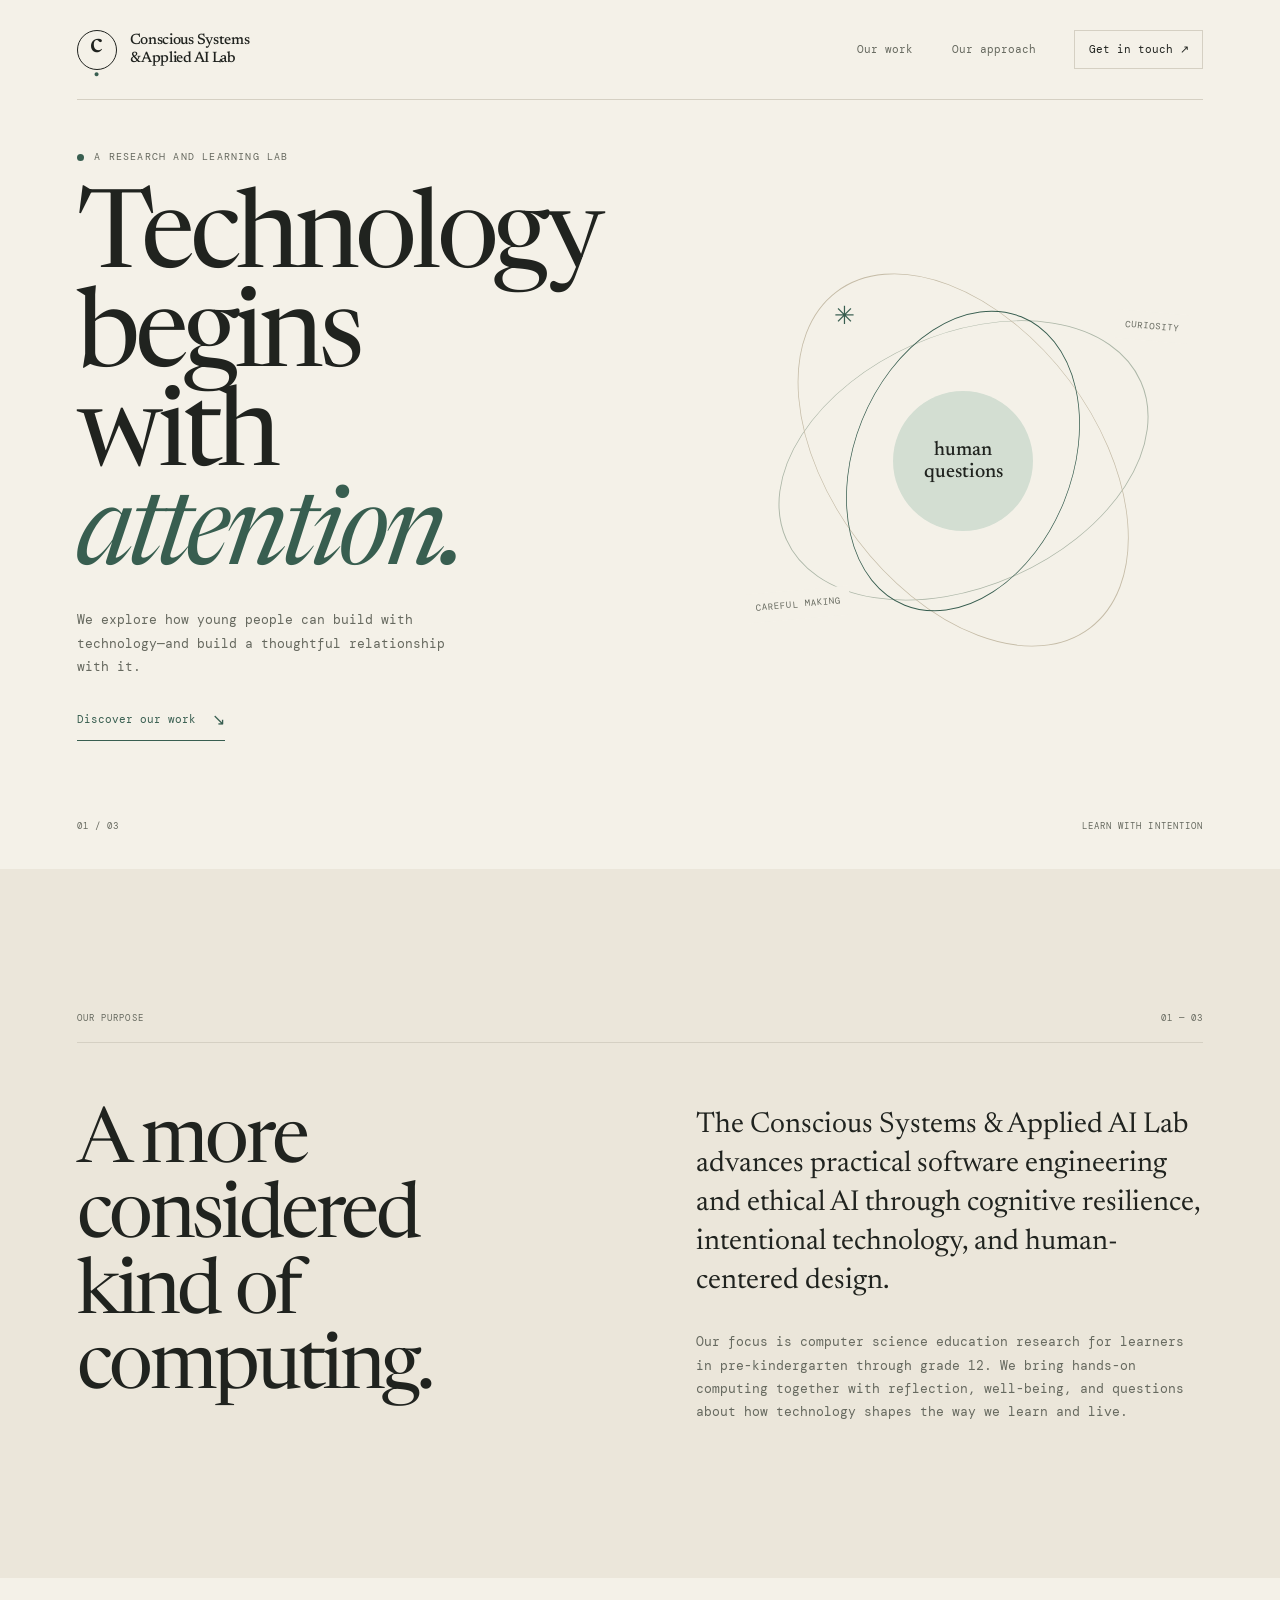
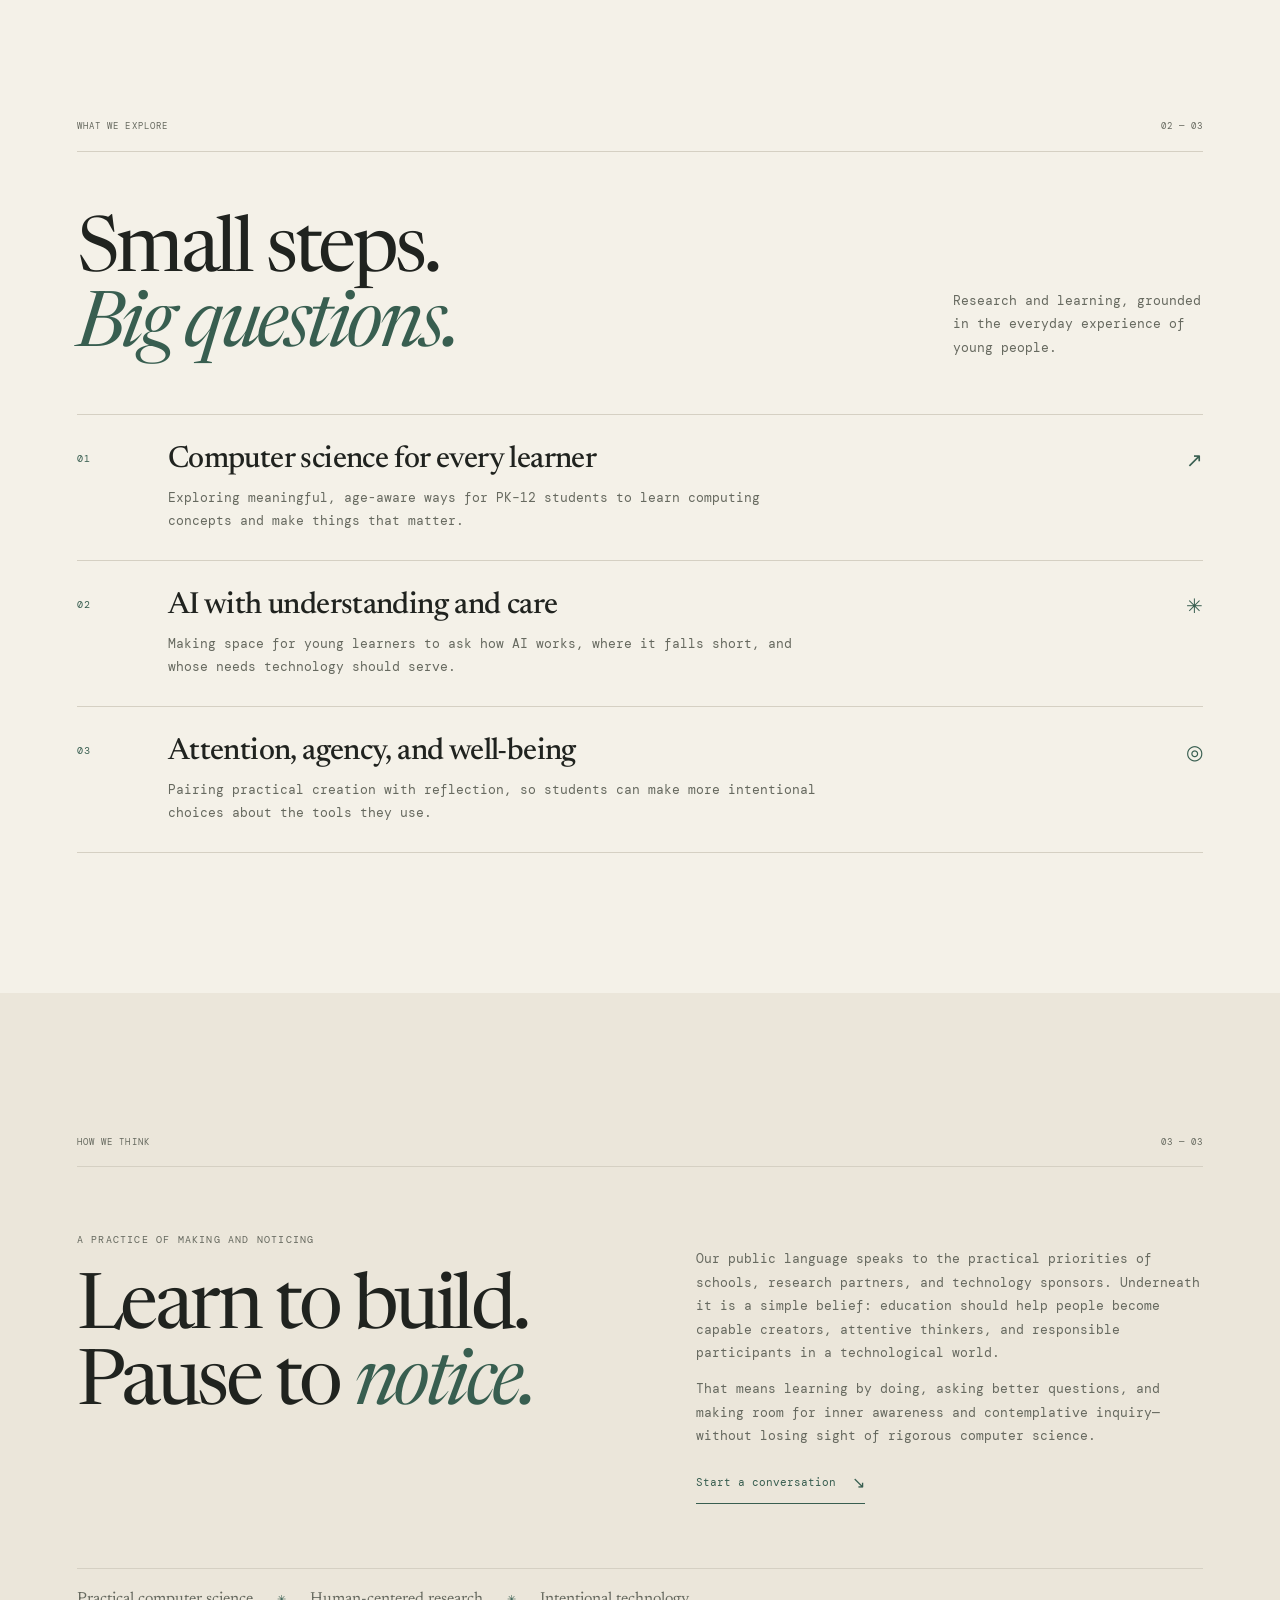
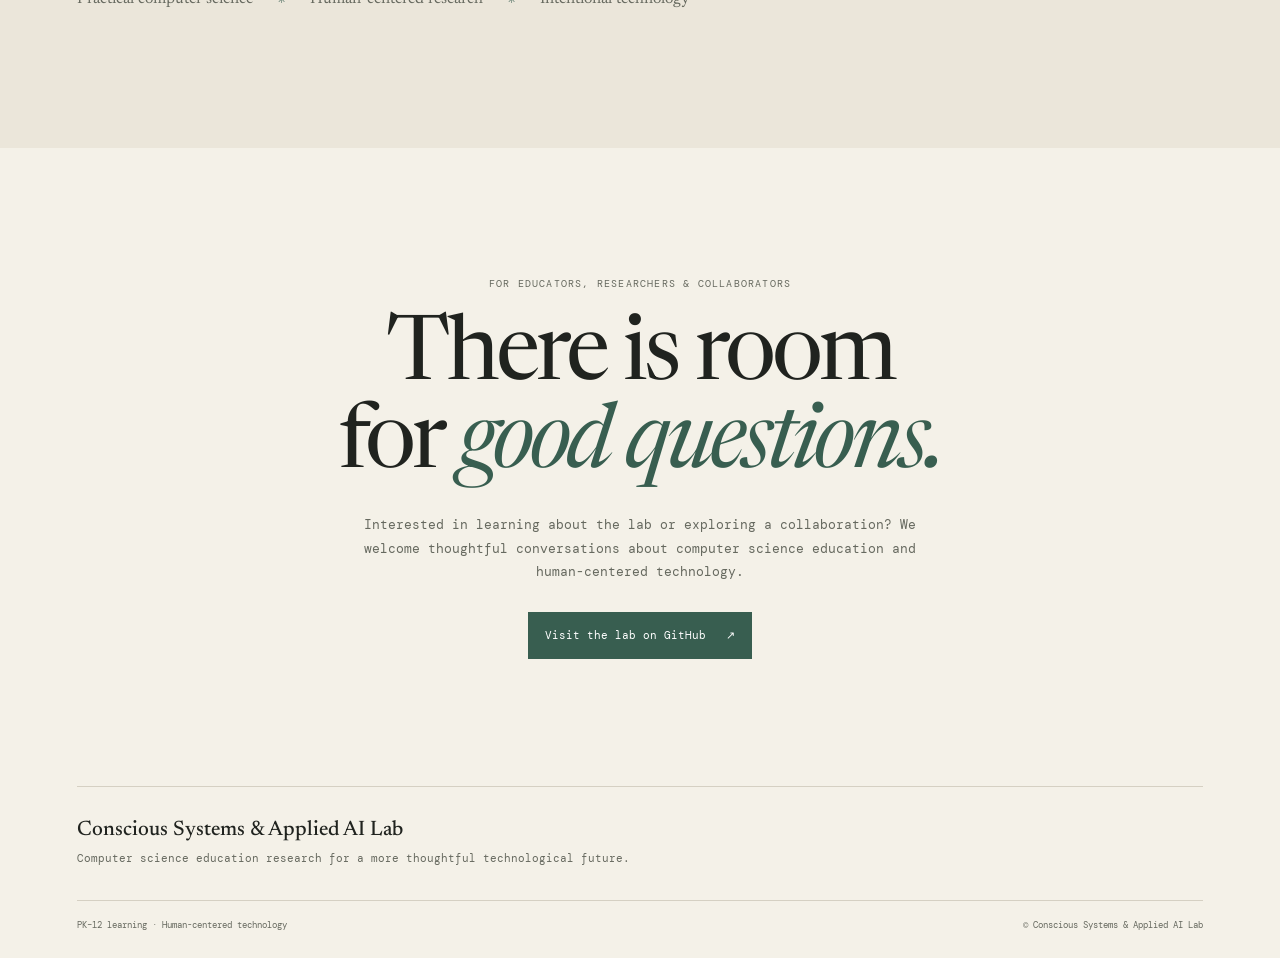
==== index.html @ 791b1b40 "Build the Conscious Systems & Applied AI Lab website" ====
<!doctype html>
<html lang="en">
  <head>
    <meta charset="utf-8" />
    <meta name="viewport" content="width=device-width, initial-scale=1" />
    <meta name="theme-color" content="#f4f1e8" />
    <meta name="description" content="The Conscious Systems & Applied AI Lab explores human-centered computer science education for PK–12 learners through cognitive resilience, intentional technology, and thoughtful design." />
    <title>Conscious Systems &amp; Applied AI Lab</title>
    <link rel="preconnect" href="https://fonts.googleapis.com" />
    <link rel="preconnect" href="https://fonts.gstatic.com" crossorigin />
    <link href="https://fonts.googleapis.com/css2?family=DM+Mono:wght@400;500&family=Newsreader:opsz,wght@6..72,400;6..72,500;6..72,600&display=swap" rel="stylesheet" />
    <link rel="stylesheet" href="./css/styles.css" />
    <script src="./js/main.js" defer></script>
  </head>
  <body>
    <a class="skip-link" href="#main">Skip to content</a>
    <div data-include="./components/header.html" aria-label="Site header"></div>

    <main id="main">
      <section class="hero page-shell" aria-labelledby="hero-title">
        <div class="hero-copy">
          <p class="eyebrow"><span class="status-dot" aria-hidden="true"></span> A research and learning lab</p>
          <h1 id="hero-title">Technology begins<br />with <em>attention.</em></h1>
          <p class="hero-lede">We explore how young people can build with technology—and build a thoughtful relationship with it.</p>
          <a class="text-link" href="#work">Discover our work <span aria-hidden="true">↘</span></a>
        </div>
        <div class="hero-art" role="img" aria-label="An abstract, hand-drawn orbit representing a meeting of people, ideas, and technology">
          <span class="orbit orbit-one"></span>
          <span class="orbit orbit-two"></span>
          <span class="orbit orbit-three"></span>
          <span class="orbit-core"><span>human<br />questions</span></span>
          <span class="orbit-label label-top">curiosity</span>
          <span class="orbit-label label-bottom">careful making</span>
          <span class="orbit-star" aria-hidden="true">✳</span>
        </div>
        <div class="hero-note"><span>01 / 03</span><span>Learn with intention</span></div>
      </section>

      <section class="intro section-pad" aria-labelledby="intro-title">
        <div class="section-index"><span>OUR PURPOSE</span><span>01 — 03</span></div>
        <div class="intro-grid">
          <h2 id="intro-title">A more considered<br />kind of computing.</h2>
          <div class="intro-text">
            <p class="large-copy">The Conscious Systems &amp; Applied AI Lab advances practical software engineering and ethical AI through cognitive resilience, intentional technology, and human-centered design.</p>
            <p>Our focus is computer science education research for learners in pre-kindergarten through grade 12. We bring hands-on computing together with reflection, well-being, and questions about how technology shapes the way we learn and live.</p>
          </div>
        </div>
      </section>

      <section class="work section-pad" id="work" aria-labelledby="work-title">
        <div class="section-index"><span>WHAT WE EXPLORE</span><span>02 — 03</span></div>
        <div class="work-heading">
          <h2 id="work-title">Small steps.<br /><em>Big questions.</em></h2>
          <p>Research and learning, grounded in the everyday experience of young people.</p>
        </div>
        <div class="work-list">
          <article class="work-item">
            <span class="work-number">01</span>
            <div><h3>Computer science for every learner</h3><p>Exploring meaningful, age-aware ways for PK–12 students to learn computing concepts and make things that matter.</p></div>
            <span class="work-mark" aria-hidden="true">↗</span>
          </article>
          <article class="work-item">
            <span class="work-number">02</span>
            <div><h3>AI with understanding and care</h3><p>Making space for young learners to ask how AI works, where it falls short, and whose needs technology should serve.</p></div>
            <span class="work-mark" aria-hidden="true">✳</span>
          </article>
          <article class="work-item">
            <span class="work-number">03</span>
            <div><h3>Attention, agency, and well-being</h3><p>Pairing practical creation with reflection, so students can make more intentional choices about the tools they use.</p></div>
            <span class="work-mark" aria-hidden="true">◎</span>
          </article>
        </div>
      </section>

      <section class="approach section-pad" id="approach" aria-labelledby="approach-title">
        <div class="section-index"><span>HOW WE THINK</span><span>03 — 03</span></div>
        <div class="approach-grid">
          <div>
            <p class="eyebrow">A practice of making and noticing</p>
            <h2 id="approach-title">Learn to build.<br />Pause to <em>notice.</em></h2>
          </div>
          <div class="approach-copy">
            <p>Our public language speaks to the practical priorities of schools, research partners, and technology sponsors. Underneath it is a simple belief: education should help people become capable creators, attentive thinkers, and responsible participants in a technological world.</p>
            <p>That means learning by doing, asking better questions, and making room for inner awareness and contemplative inquiry—without losing sight of rigorous computer science.</p>
            <a class="text-link" href="#contact">Start a conversation <span aria-hidden="true">↘</span></a>
          </div>
        </div>
        <div class="principles" aria-label="Lab principles">
          <span>Practical computer science</span><span aria-hidden="true">✳</span>
          <span>Human-centered research</span><span aria-hidden="true">✳</span>
          <span>Intentional technology</span>
        </div>
      </section>

      <section class="contact section-pad" id="contact" aria-labelledby="contact-title">
        <p class="eyebrow">For educators, researchers &amp; collaborators</p>
        <h2 id="contact-title">There is room<br />for <em>good questions.</em></h2>
        <p>Interested in learning about the lab or exploring a collaboration? We welcome thoughtful conversations about computer science education and human-centered technology.</p>
        <a class="button-link" href="https://github.com/ajayyadavmit/Lab">Visit the lab on GitHub <span aria-hidden="true">↗</span></a>
      </section>
    </main>

    <div data-include="./components/footer.html" aria-label="Site footer"></div>
  </body>
</html>
---- css/styles.css ----
/* Design tokens: edit these variables to customize the site's visual system. */
:root {
  color-scheme: light;
  --color-paper: #f4f1e8;
  --color-paper-deep: #ebe6da;
  --color-ink: #20231f;
  --color-muted: #66695f;
  --color-accent: #385e50;
  --color-accent-light: #d3ded2;
  --color-line: #d5d0c3;
  --font-display: "Newsreader", Georgia, serif;
  --font-body: "DM Mono", "Courier New", monospace;
  --page-width: 1180px;
  --page-gutter: clamp(1.25rem, 6vw, 5.5rem);
  --space-section: clamp(5rem, 11vw, 9.5rem);
}

*, *::before, *::after { box-sizing: border-box; }
html { scroll-behavior: smooth; scroll-padding-top: 2rem; }
body { margin: 0; background: var(--color-paper); color: var(--color-ink); font-family: var(--font-body); font-size: 13px; line-height: 1.8; -webkit-font-smoothing: antialiased; }
a { color: inherit; }
.page-shell { width: min(100% - var(--page-gutter) * 2, var(--page-width)); margin-inline: auto; }
.section-pad { padding: var(--space-section) max(var(--page-gutter), calc((100vw - var(--page-width)) / 2)); }
.skip-link { position: absolute; top: -4rem; left: 1rem; z-index: 20; padding: .7rem 1rem; background: var(--color-ink); color: white; }
.skip-link:focus { top: 1rem; }

.site-header { min-height: 100px; display: flex; align-items: center; justify-content: space-between; gap: 2rem; border-bottom: 1px solid var(--color-line); }
.brand { display: inline-flex; gap: .8rem; align-items: center; text-decoration: none; }
.brand-symbol { display: grid; width: 40px; height: 40px; place-items: center; border: 1px solid var(--color-ink); border-radius: 50%; font: 500 29px/1 var(--font-display); }
.brand-symbol span { color: var(--color-accent); }
.brand-name { font: 500 15px/1.2 var(--font-display); letter-spacing: -.02em; }
.site-nav { display: flex; gap: clamp(1rem, 3vw, 2.7rem); align-items: center; }
.site-nav a { text-decoration: none; color: var(--color-muted); font-size: 11px; }
.site-nav a:hover, .site-nav a:focus-visible { color: var(--color-accent); }
.site-nav .nav-contact { padding: .55rem .85rem; border: 1px solid var(--color-line); color: var(--color-ink); }

.hero { min-height: 620px; display: grid; grid-template-columns: 1.05fr .95fr; align-items: center; position: relative; padding-top: 3rem; padding-bottom: 6rem; }
.hero-copy { position: relative; z-index: 1; padding-bottom: 2rem; }
.eyebrow, .section-index, .hero-note, .work-number, .orbit-label { font-size: 10px; letter-spacing: .12em; text-transform: uppercase; }
.eyebrow { display: flex; align-items: center; gap: .65rem; color: var(--color-muted); }
.status-dot { width: 7px; height: 7px; border-radius: 50%; background: var(--color-accent); }
h1, h2, h3, p { margin-top: 0; }
h1, h2 { font-family: var(--font-display); font-weight: 400; letter-spacing: -.045em; }
h1 { margin: 1.6rem 0 1.3rem; font-size: clamp(4rem, 8.5vw, 7.7rem); line-height: .91; }
h1 em, h2 em { color: var(--color-accent); font-weight: 400; }
.hero-lede { max-width: 390px; margin-bottom: 1.7rem; color: var(--color-muted); font-size: 13px; }
.text-link { display: inline-flex; gap: 1rem; align-items: center; padding-bottom: .35rem; border-bottom: 1px solid var(--color-accent); color: var(--color-accent); text-decoration: none; font-size: 11px; }
.text-link span { font-size: 16px; transition: transform .2s ease; }
.text-link:hover span { transform: translate(3px, 3px); }
.hero-art { position: relative; width: min(100%, 480px); aspect-ratio: 1; justify-self: end; display: grid; place-items: center; }
.orbit { position: absolute; display: block; border: 1px solid #aeb8a9; border-radius: 50%; }
.orbit-one { width: 81%; height: 81%; transform: rotate(-24deg) scaleY(.65); }
.orbit-two { width: 88%; height: 88%; transform: rotate(53deg) scaleY(.63); border-color: #c6bda8; }
.orbit-three { width: 65%; height: 65%; transform: rotate(112deg) scaleY(.7); border-color: var(--color-accent); }
.orbit-core { z-index: 1; display: grid; width: 140px; height: 140px; place-items: center; border-radius: 50%; background: var(--color-accent-light); text-align: center; font: 500 20px/1.1 var(--font-display); }
.orbit-label { position: absolute; z-index: 2; padding: .4rem .55rem; background: var(--color-paper); color: var(--color-muted); font-size: 9px; }
.label-top { top: 19%; right: 3%; transform: rotate(5deg); }
.label-bottom { bottom: 17%; left: 5%; transform: rotate(-5deg); }
.orbit-star { position: absolute; top: 15%; left: 23%; color: var(--color-accent); font-size: 25px; }
.hero-note { position: absolute; right: 0; bottom: 2.2rem; left: 0; display: flex; justify-content: space-between; color: var(--color-muted); font-size: 9px; }

.intro { background: var(--color-paper-deep); }
.section-index { display: flex; justify-content: space-between; padding-bottom: 1rem; border-bottom: 1px solid var(--color-line); color: var(--color-muted); font-size: 9px; }
.intro-grid { display: grid; grid-template-columns: 1fr 1fr; gap: 10%; padding-top: 4rem; }
h2 { margin-bottom: 1.5rem; font-size: clamp(3rem, 6vw, 5.5rem); line-height: .98; }
.intro-grid h2 { margin: 0; }
.intro-text { max-width: 510px; }
.intro-text p, .approach-copy p { color: var(--color-muted); }
.intro-text .large-copy { color: var(--color-ink); font: 400 clamp(1.35rem, 2.3vw, 1.8rem)/1.35 var(--font-display); }

.work-heading { display: flex; justify-content: space-between; align-items: end; gap: 2rem; padding: 4rem 0 3rem; }
.work-heading h2 { margin: 0; }
.work-heading > p { max-width: 250px; margin: 0 0 .45rem; color: var(--color-muted); }
.work-list { border-top: 1px solid var(--color-line); }
.work-item { display: grid; grid-template-columns: 75px 1fr 35px; gap: 1rem; align-items: start; padding: 1.7rem 0; border-bottom: 1px solid var(--color-line); }
.work-number { padding-top: .5rem; color: var(--color-accent); }
.work-item h3 { margin-bottom: .45rem; font: 500 clamp(1.35rem, 2.4vw, 1.9rem)/1.2 var(--font-display); letter-spacing: -.02em; }
.work-item p { max-width: 650px; margin-bottom: 0; color: var(--color-muted); }
.work-mark { justify-self: end; color: var(--color-accent); font-size: 20px; }

.approach { background: var(--color-paper-deep); }
.approach-grid { display: grid; grid-template-columns: 1fr 1fr; gap: 10%; padding: 4rem 0; }
.approach-grid h2 { margin-top: 1.5rem; }
.approach-copy { max-width: 520px; padding-top: 1rem; }
.approach-copy .text-link { margin-top: .5rem; }
.principles { display: flex; flex-wrap: wrap; align-items: center; gap: 1rem 1.5rem; padding-top: 1.4rem; border-top: 1px solid var(--color-line); color: var(--color-muted); font: 400 16px var(--font-display); }
.principles span:nth-child(even) { color: var(--color-accent); font-family: var(--font-body); font-size: 11px; }

.contact { padding-top: calc(var(--space-section) * .9); padding-bottom: calc(var(--space-section) * .9); text-align: center; }
.contact .eyebrow { justify-content: center; }
.contact h2 { margin: 1.4rem 0; font-size: clamp(3.5rem, 7vw, 6.5rem); }
.contact > p:not(.eyebrow) { max-width: 570px; margin: 0 auto 1.8rem; color: var(--color-muted); }
.button-link { display: inline-flex; gap: 1.2rem; align-items: center; padding: .85rem 1.1rem; background: var(--color-accent); color: white; text-decoration: none; font-size: 11px; }
.button-link:hover, .button-link:focus-visible { background: var(--color-ink); }

.site-footer { padding-top: 2rem; padding-bottom: 1.5rem; border-top: 1px solid var(--color-line); }
.footer-brand { font: 500 21px var(--font-display); text-decoration: none; }
.site-footer > p { margin: .4rem 0 2rem; color: var(--color-muted); font-size: 11px; }
.footer-bottom { display: flex; justify-content: space-between; gap: 1rem; padding-top: 1rem; border-top: 1px solid var(--color-line); color: var(--color-muted); font-size: 9px; }
:focus-visible { outline: 2px solid var(--color-accent); outline-offset: 4px; }

@media (max-width: 700px) {
  :root { --page-gutter: 1.25rem; --space-section: 5rem; }
  .site-header { min-height: 82px; align-items: center; }
  .brand-symbol { width: 34px; height: 34px; font-size: 25px; }
  .brand-name { font-size: 13px; }
  .site-nav { gap: .8rem; }
  .site-nav a { font-size: 9px; }
  .site-nav .nav-contact { padding: .4rem .5rem; }
  .hero { min-height: auto; grid-template-columns: 1fr; padding-top: 5rem; padding-bottom: 5rem; }
  h1 { font-size: clamp(4rem, 16vw, 6rem); }
  .hero-art { width: min(100%, 390px); justify-self: center; margin-top: 1rem; }
  .hero-note { bottom: 1.5rem; }
  .intro-grid, .approach-grid { grid-template-columns: 1fr; gap: 2rem; padding-top: 3rem; }
  .intro-grid h2 { margin-bottom: 0; }
  .work-heading { align-items: start; flex-direction: column; padding: 3rem 0 2rem; }
  .work-item { grid-template-columns: 38px 1fr 22px; gap: .6rem; }
  .approach-grid h2 { margin-bottom: 0; }
  .approach-copy { padding-top: 0; }
}
@media (max-width: 420px) {
  .site-header { align-items: flex-start; flex-direction: column; gap: .8rem; padding-top: 1rem; padding-bottom: .8rem; }
  .site-nav { width: 100%; justify-content: space-between; }
  .footer-bottom { flex-direction: column; gap: .35rem; }
}
@media (prefers-reduced-motion: reduce) {
  *, *::before, *::after { scroll-behavior: auto !important; transition-duration: .01ms !important; animation-duration: .01ms !important; animation-iteration-count: 1 !important; }
}
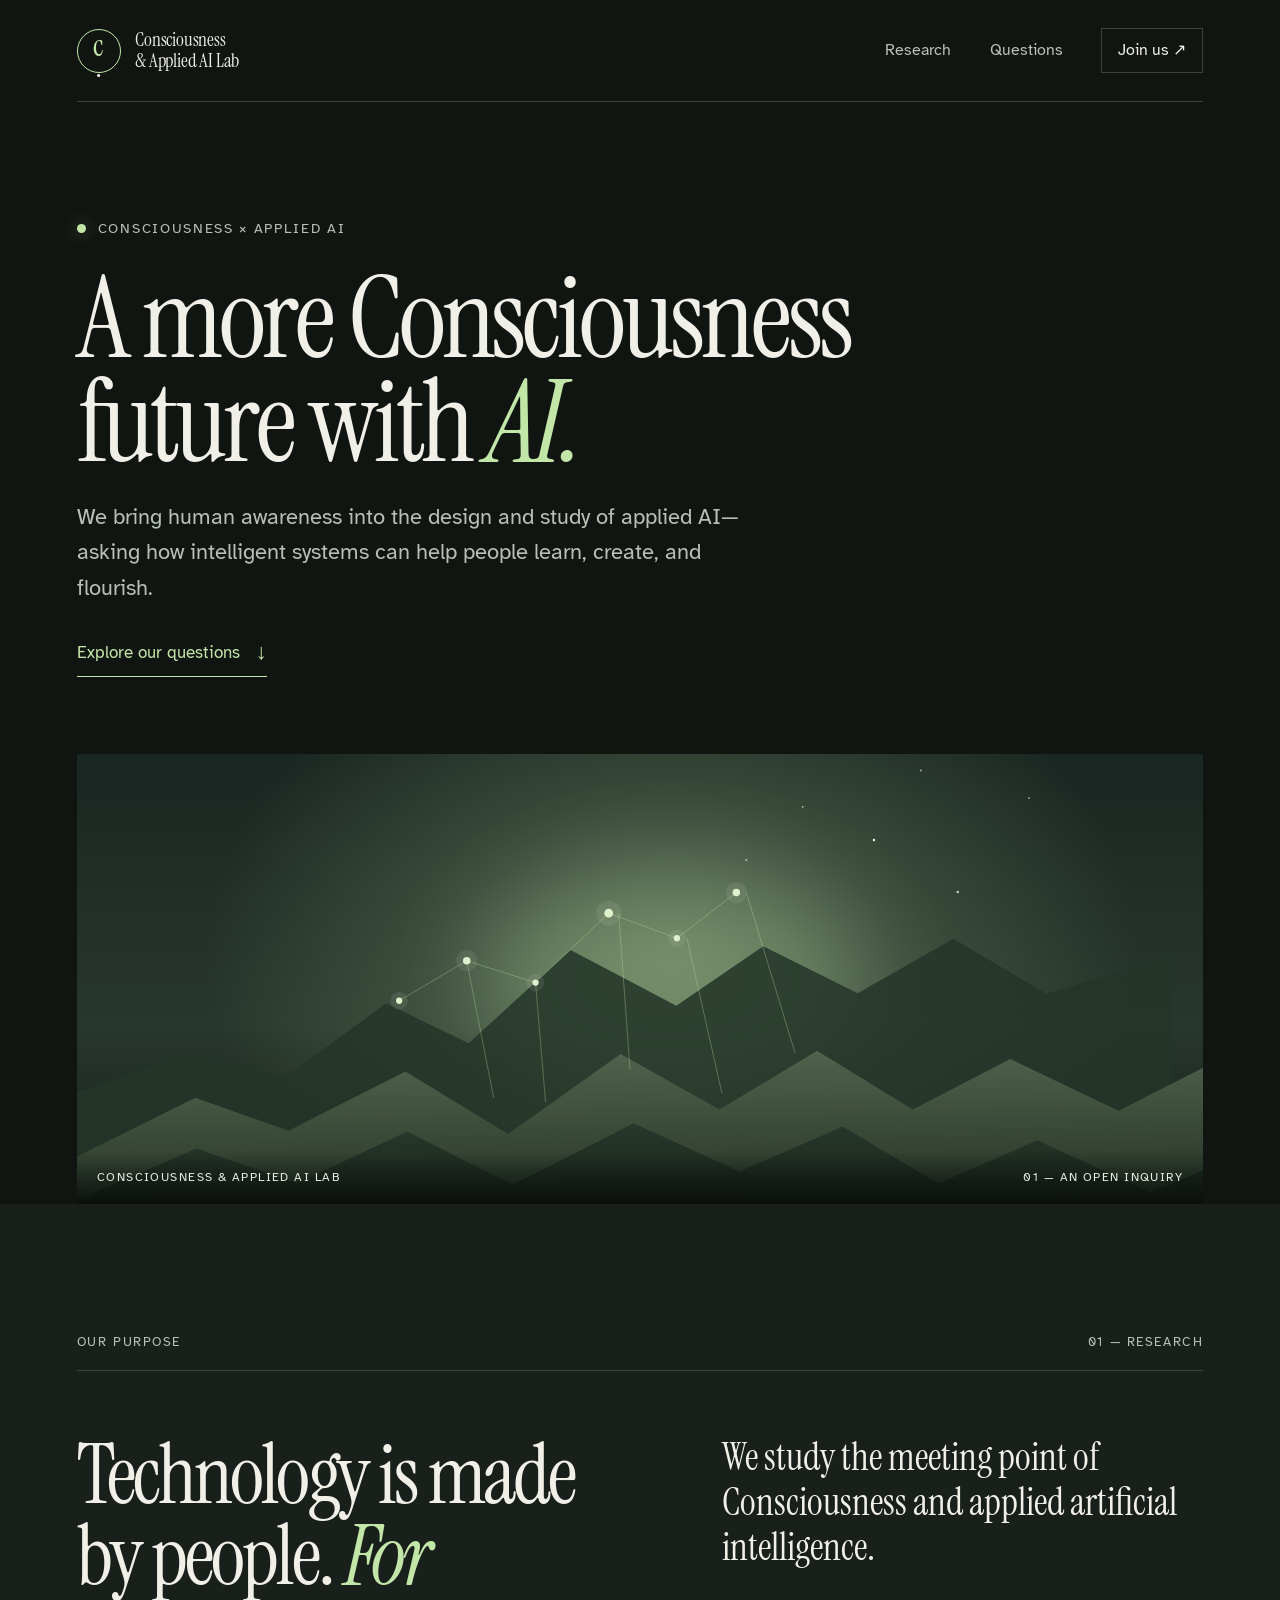
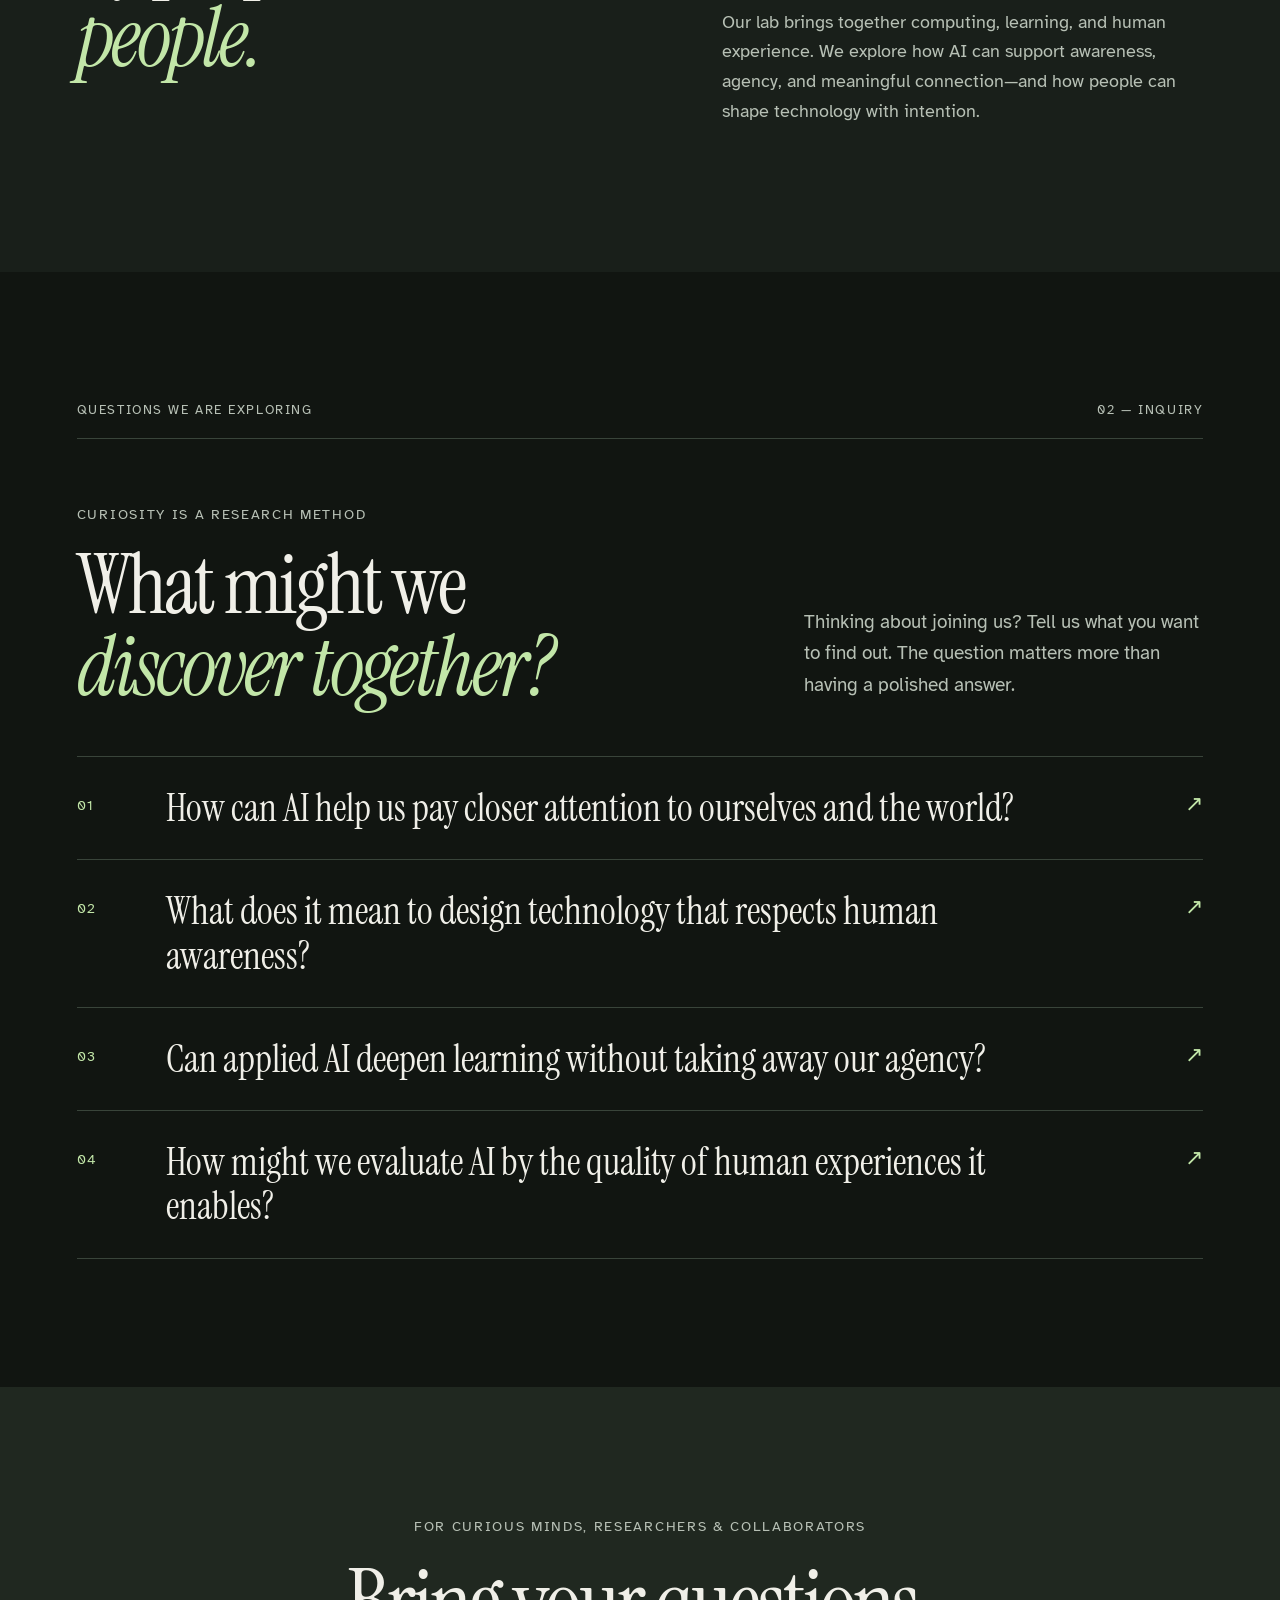
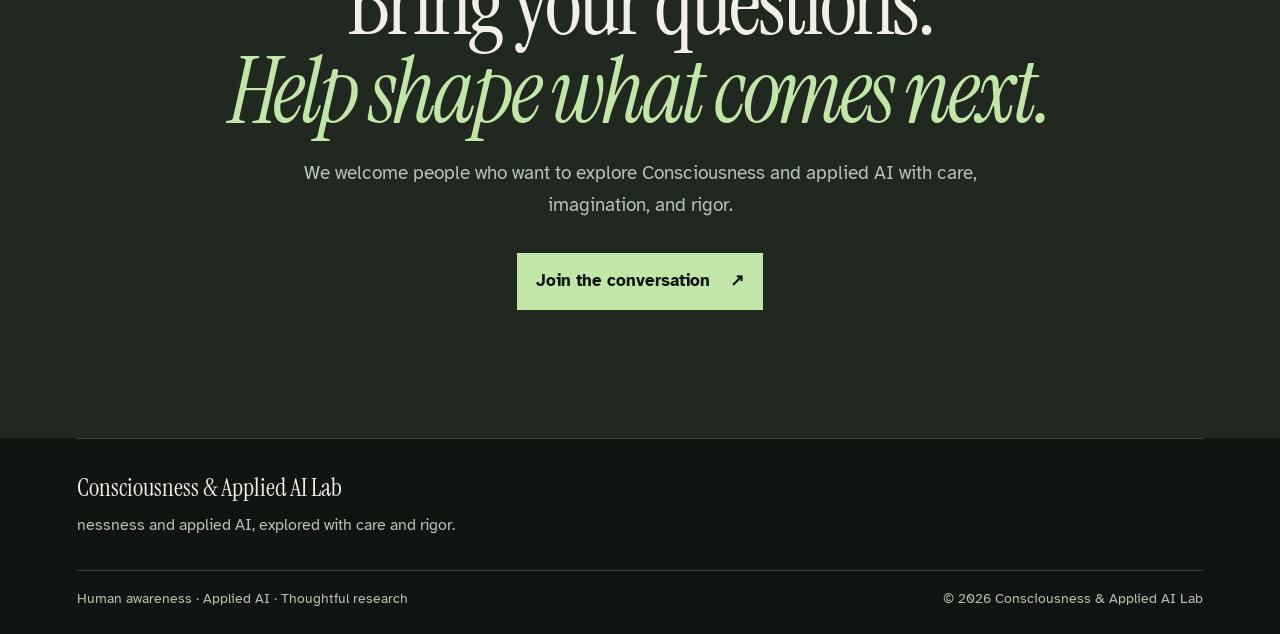
==== commit b49e9890: "updated" ====
--- a/index.html
+++ b/index.html
@@ -3,12 +3,12 @@
   <head>
     <meta charset="utf-8" />
     <meta name="viewport" content="width=device-width, initial-scale=1" />
-    <meta name="theme-color" content="#f4f1e8" />
-    <meta name="description" content="The Conscious Systems & Applied AI Lab explores human-centered computer science education for PK–12 learners through cognitive resilience, intentional technology, and thoughtful design." />
-    <title>Conscious Systems &amp; Applied AI Lab</title>
+    <meta name="theme-color" content="#111511" />
+    <meta name="description" content="The Consciousness & Applied AI Lab asks how AI can support human awareness, learning, and flourishing." />
+    <title>Consciousness  &amp; Applied AI Lab</title>
     <link rel="preconnect" href="https://fonts.googleapis.com" />
     <link rel="preconnect" href="https://fonts.gstatic.com" crossorigin />
-    <link href="https://fonts.googleapis.com/css2?family=DM+Mono:wght@400;500&family=Newsreader:opsz,wght@6..72,400;6..72,500;6..72,600&display=swap" rel="stylesheet" />
+    <link href="https://fonts.googleapis.com/css2?family=Atkinson+Hyperlegible:wght@400;700&family=Instrument+Serif:ital@0;1&display=swap" rel="stylesheet" />
     <link rel="stylesheet" href="./css/styles.css" />
     <script src="./js/main.js" defer></script>
   </head>
@@ -19,84 +19,66 @@
     <main id="main">
       <section class="hero page-shell" aria-labelledby="hero-title">
         <div class="hero-copy">
-          <p class="eyebrow"><span class="status-dot" aria-hidden="true"></span> A research and learning lab</p>
-          <h1 id="hero-title">Technology begins<br />with <em>attention.</em></h1>
-          <p class="hero-lede">We explore how young people can build with technology—and build a thoughtful relationship with it.</p>
-          <a class="text-link" href="#work">Discover our work <span aria-hidden="true">↘</span></a>
+          <p class="eyebrow"><span class="status-dot" aria-hidden="true"></span> Consciousness × Applied AI</p>
+          <h1 id="hero-title">A more Consciousness<br />future with <em>AI.</em></h1>
+          <p class="hero-lede">We bring human awareness into the design and study of applied AI—asking how intelligent systems can help people learn, create, and flourish.</p>
+          <a class="text-link" href="#questions">Explore our questions <span aria-hidden="true">↓</span></a>
         </div>
-        <div class="hero-art" role="img" aria-label="An abstract, hand-drawn orbit representing a meeting of people, ideas, and technology">
-          <span class="orbit orbit-one"></span>
-          <span class="orbit orbit-two"></span>
-          <span class="orbit orbit-three"></span>
-          <span class="orbit-core"><span>human<br />questions</span></span>
-          <span class="orbit-label label-top">curiosity</span>
-          <span class="orbit-label label-bottom">careful making</span>
-          <span class="orbit-star" aria-hidden="true">✳</span>
-        </div>
-        <div class="hero-note"><span>01 / 03</span><span>Learn with intention</span></div>
+        <figure class="hero-image">
+          <img src="./images/hero-landscape.svg" alt="An abstract landscape of light and connected points, suggesting human awareness meeting applied AI" />
+          <figcaption><span>Consciousness  &amp; APPLIED AI LAB</span><span>01 — AN OPEN INQUIRY</span></figcaption>
+        </figure>
       </section>
 
-      <section class="intro section-pad" aria-labelledby="intro-title">
-        <div class="section-index"><span>OUR PURPOSE</span><span>01 — 03</span></div>
+      <section class="intro section-pad" id="research" aria-labelledby="intro-title">
+        <div class="section-index"><span>OUR PURPOSE</span><span>01 — RESEARCH</span></div>
         <div class="intro-grid">
-          <h2 id="intro-title">A more considered<br />kind of computing.</h2>
+          <h2 id="intro-title">Technology is made<br />by people. <em>For people.</em></h2>
           <div class="intro-text">
-            <p class="large-copy">The Conscious Systems &amp; Applied AI Lab advances practical software engineering and ethical AI through cognitive resilience, intentional technology, and human-centered design.</p>
-            <p>Our focus is computer science education research for learners in pre-kindergarten through grade 12. We bring hands-on computing together with reflection, well-being, and questions about how technology shapes the way we learn and live.</p>
+            <p class="large-copy">We study the meeting point of Consciousness and applied artificial intelligence.</p>
+            <p>Our lab brings together computing, learning, and human experience. We explore how AI can support awareness, agency, and meaningful connection—and how people can shape technology with intention.</p>
           </div>
         </div>
       </section>
 
-      <section class="work section-pad" id="work" aria-labelledby="work-title">
-        <div class="section-index"><span>WHAT WE EXPLORE</span><span>02 — 03</span></div>
-        <div class="work-heading">
-          <h2 id="work-title">Small steps.<br /><em>Big questions.</em></h2>
-          <p>Research and learning, grounded in the everyday experience of young people.</p>
+      <section class="questions section-pad" id="questions" aria-labelledby="questions-title">
+        <div class="section-index"><span>QUESTIONS WE ARE EXPLORING</span><span>02 — INQUIRY</span></div>
+        <div class="questions-heading">
+          <div>
+            <p class="eyebrow">Curiosity is a research method</p>
+            <h2 id="questions-title">What might we<br /><em>discover together?</em></h2>
+          </div>
+          <p>Thinking about joining us? Tell us what you want to find out. The question matters more than having a polished answer.</p>
         </div>
-        <div class="work-list">
-          <article class="work-item">
-            <span class="work-number">01</span>
-            <div><h3>Computer science for every learner</h3><p>Exploring meaningful, age-aware ways for PK–12 students to learn computing concepts and make things that matter.</p></div>
-            <span class="work-mark" aria-hidden="true">↗</span>
+        <div class="question-list">
+          <article class="question-item">
+            <span class="question-number">01</span>
+            <h3>How can AI help us pay closer attention to ourselves and the world?</h3>
+            <span class="question-mark" aria-hidden="true">↗</span>
           </article>
-          <article class="work-item">
-            <span class="work-number">02</span>
-            <div><h3>AI with understanding and care</h3><p>Making space for young learners to ask how AI works, where it falls short, and whose needs technology should serve.</p></div>
-            <span class="work-mark" aria-hidden="true">✳</span>
+          <article class="question-item">
+            <span class="question-number">02</span>
+            <h3>What does it mean to design technology that respects human awareness?</h3>
+            <span class="question-mark" aria-hidden="true">↗</span>
           </article>
-          <article class="work-item">
-            <span class="work-number">03</span>
-            <div><h3>Attention, agency, and well-being</h3><p>Pairing practical creation with reflection, so students can make more intentional choices about the tools they use.</p></div>
-            <span class="work-mark" aria-hidden="true">◎</span>
+          <article class="question-item">
+            <span class="question-number">03</span>
+            <h3>Can applied AI deepen learning without taking away our agency?</h3>
+            <span class="question-mark" aria-hidden="true">↗</span>
+          </article>
+          <article class="question-item">
+            <span class="question-number">04</span>
+            <h3>How might we evaluate AI by the quality of human experiences it enables?</h3>
+            <span class="question-mark" aria-hidden="true">↗</span>
           </article>
         </div>
       </section>
 
-      <section class="approach section-pad" id="approach" aria-labelledby="approach-title">
-        <div class="section-index"><span>HOW WE THINK</span><span>03 — 03</span></div>
-        <div class="approach-grid">
-          <div>
-            <p class="eyebrow">A practice of making and noticing</p>
-            <h2 id="approach-title">Learn to build.<br />Pause to <em>notice.</em></h2>
-          </div>
-          <div class="approach-copy">
-            <p>Our public language speaks to the practical priorities of schools, research partners, and technology sponsors. Underneath it is a simple belief: education should help people become capable creators, attentive thinkers, and responsible participants in a technological world.</p>
-            <p>That means learning by doing, asking better questions, and making room for inner awareness and contemplative inquiry—without losing sight of rigorous computer science.</p>
-            <a class="text-link" href="#contact">Start a conversation <span aria-hidden="true">↘</span></a>
-          </div>
-        </div>
-        <div class="principles" aria-label="Lab principles">
-          <span>Practical computer science</span><span aria-hidden="true">✳</span>
-          <span>Human-centered research</span><span aria-hidden="true">✳</span>
-          <span>Intentional technology</span>
-        </div>
-      </section>
-
-      <section class="contact section-pad" id="contact" aria-labelledby="contact-title">
-        <p class="eyebrow">For educators, researchers &amp; collaborators</p>
-        <h2 id="contact-title">There is room<br />for <em>good questions.</em></h2>
-        <p>Interested in learning about the lab or exploring a collaboration? We welcome thoughtful conversations about computer science education and human-centered technology.</p>
-        <a class="button-link" href="https://github.com/ajayyadavmit/Lab">Visit the lab on GitHub <span aria-hidden="true">↗</span></a>
+      <section class="invitation section-pad" id="join" aria-labelledby="join-title">
+        <p class="eyebrow">For curious minds, researchers &amp; collaborators</p>
+        <h2 id="join-title">Bring your questions.<br /><em>Help shape what comes next.</em></h2>
+        <p>We welcome people who want to explore Consciousness and applied AI with care, imagination, and rigor.</p>
+        <a class="button-link" href="https://github.com/ajayyadavmit/Lab">Join the conversation <span aria-hidden="true">↗</span></a>
       </section>
     </main>
 
--- a/css/styles.css
+++ b/css/styles.css
@@ -1,127 +1,111 @@
-/* Design tokens: edit these variables to customize the site's visual system. */
 :root {
-  color-scheme: light;
-  --color-paper: #f4f1e8;
-  --color-paper-deep: #ebe6da;
-  --color-ink: #20231f;
-  --color-muted: #66695f;
-  --color-accent: #385e50;
-  --color-accent-light: #d3ded2;
-  --color-line: #d5d0c3;
-  --font-display: "Newsreader", Georgia, serif;
-  --font-body: "DM Mono", "Courier New", monospace;
-  --page-width: 1180px;
+  color-scheme: dark;
+  --color-bg: #111511;
+  --color-surface: #191f1a;
+  --color-surface-raised: #202820;
+  --color-ink: #f0efe8;
+  --color-muted: #b7c0b5;
+  --color-accent: #c2e6a8;
+  --color-line: #39443a;
+  --font-display: "Instrument Serif", Georgia, serif;
+  --font-body: "Atkinson Hyperlegible", Arial, sans-serif;
+  --page-width: 1240px;
   --page-gutter: clamp(1.25rem, 6vw, 5.5rem);
-  --space-section: clamp(5rem, 11vw, 9.5rem);
+  --space-section: clamp(5rem, 10vw, 9rem);
 }
 
 *, *::before, *::after { box-sizing: border-box; }
 html { scroll-behavior: smooth; scroll-padding-top: 2rem; }
-body { margin: 0; background: var(--color-paper); color: var(--color-ink); font-family: var(--font-body); font-size: 13px; line-height: 1.8; -webkit-font-smoothing: antialiased; }
+body { margin: 0; background: var(--color-bg); color: var(--color-ink); font-family: var(--font-body); font-size: 18px; line-height: 1.65; -webkit-font-smoothing: antialiased; }
 a { color: inherit; }
 .page-shell { width: min(100% - var(--page-gutter) * 2, var(--page-width)); margin-inline: auto; }
 .section-pad { padding: var(--space-section) max(var(--page-gutter), calc((100vw - var(--page-width)) / 2)); }
-.skip-link { position: absolute; top: -4rem; left: 1rem; z-index: 20; padding: .7rem 1rem; background: var(--color-ink); color: white; }
+.skip-link { position: absolute; top: -4rem; left: 1rem; z-index: 20; padding: .7rem 1rem; background: var(--color-accent); color: var(--color-bg); }
 .skip-link:focus { top: 1rem; }
 
-.site-header { min-height: 100px; display: flex; align-items: center; justify-content: space-between; gap: 2rem; border-bottom: 1px solid var(--color-line); }
-.brand { display: inline-flex; gap: .8rem; align-items: center; text-decoration: none; }
-.brand-symbol { display: grid; width: 40px; height: 40px; place-items: center; border: 1px solid var(--color-ink); border-radius: 50%; font: 500 29px/1 var(--font-display); }
-.brand-symbol span { color: var(--color-accent); }
-.brand-name { font: 500 15px/1.2 var(--font-display); letter-spacing: -.02em; }
-.site-nav { display: flex; gap: clamp(1rem, 3vw, 2.7rem); align-items: center; }
-.site-nav a { text-decoration: none; color: var(--color-muted); font-size: 11px; }
+.site-header { min-height: 102px; display: flex; align-items: center; justify-content: space-between; gap: 2rem; border-bottom: 1px solid var(--color-line); }
+.brand { display: inline-flex; gap: .9rem; align-items: center; text-decoration: none; }
+.brand-symbol { display: grid; width: 44px; height: 44px; place-items: center; border: 1px solid var(--color-accent); border-radius: 50%; color: var(--color-accent); font: 400 31px/1 var(--font-display); }
+.brand-symbol span { color: var(--color-ink); }
+.brand-name { font: 400 19px/1.1 var(--font-display); letter-spacing: -.01em; }
+.site-nav { display: flex; gap: clamp(1.3rem, 3vw, 2.8rem); align-items: center; }
+.site-nav a { color: var(--color-muted); font-size: 16px; text-decoration: none; }
 .site-nav a:hover, .site-nav a:focus-visible { color: var(--color-accent); }
-.site-nav .nav-contact { padding: .55rem .85rem; border: 1px solid var(--color-line); color: var(--color-ink); }
+.site-nav .nav-contact { padding: .55rem 1rem; border: 1px solid var(--color-line); color: var(--color-ink); }
 
-.hero { min-height: 620px; display: grid; grid-template-columns: 1.05fr .95fr; align-items: center; position: relative; padding-top: 3rem; padding-bottom: 6rem; }
-.hero-copy { position: relative; z-index: 1; padding-bottom: 2rem; }
-.eyebrow, .section-index, .hero-note, .work-number, .orbit-label { font-size: 10px; letter-spacing: .12em; text-transform: uppercase; }
-.eyebrow { display: flex; align-items: center; gap: .65rem; color: var(--color-muted); }
-.status-dot { width: 7px; height: 7px; border-radius: 50%; background: var(--color-accent); }
+.hero { padding-top: clamp(4.5rem, 9vw, 8rem); }
+.hero-copy { max-width: 950px; margin-bottom: clamp(3rem, 6vw, 5rem); }
+.eyebrow, .section-index, .hero-image figcaption, .question-number { font-size: 14px; letter-spacing: .12em; text-transform: uppercase; }
+.eyebrow { display: flex; align-items: center; gap: .75rem; color: var(--color-muted); }
+.status-dot { width: 9px; height: 9px; border-radius: 50%; background: var(--color-accent); box-shadow: 0 0 18px #c2e6a866; }
 h1, h2, h3, p { margin-top: 0; }
-h1, h2 { font-family: var(--font-display); font-weight: 400; letter-spacing: -.045em; }
-h1 { margin: 1.6rem 0 1.3rem; font-size: clamp(4rem, 8.5vw, 7.7rem); line-height: .91; }
+h1, h2 { font-family: var(--font-display); font-weight: 400; letter-spacing: -.035em; }
+h1 { margin: 1.7rem 0 1.5rem; font-size: clamp(4rem, 9vw, 8rem); line-height: .9; }
 h1 em, h2 em { color: var(--color-accent); font-weight: 400; }
-.hero-lede { max-width: 390px; margin-bottom: 1.7rem; color: var(--color-muted); font-size: 13px; }
-.text-link { display: inline-flex; gap: 1rem; align-items: center; padding-bottom: .35rem; border-bottom: 1px solid var(--color-accent); color: var(--color-accent); text-decoration: none; font-size: 11px; }
-.text-link span { font-size: 16px; transition: transform .2s ease; }
-.text-link:hover span { transform: translate(3px, 3px); }
-.hero-art { position: relative; width: min(100%, 480px); aspect-ratio: 1; justify-self: end; display: grid; place-items: center; }
-.orbit { position: absolute; display: block; border: 1px solid #aeb8a9; border-radius: 50%; }
-.orbit-one { width: 81%; height: 81%; transform: rotate(-24deg) scaleY(.65); }
-.orbit-two { width: 88%; height: 88%; transform: rotate(53deg) scaleY(.63); border-color: #c6bda8; }
-.orbit-three { width: 65%; height: 65%; transform: rotate(112deg) scaleY(.7); border-color: var(--color-accent); }
-.orbit-core { z-index: 1; display: grid; width: 140px; height: 140px; place-items: center; border-radius: 50%; background: var(--color-accent-light); text-align: center; font: 500 20px/1.1 var(--font-display); }
-.orbit-label { position: absolute; z-index: 2; padding: .4rem .55rem; background: var(--color-paper); color: var(--color-muted); font-size: 9px; }
-.label-top { top: 19%; right: 3%; transform: rotate(5deg); }
-.label-bottom { bottom: 17%; left: 5%; transform: rotate(-5deg); }
-.orbit-star { position: absolute; top: 15%; left: 23%; color: var(--color-accent); font-size: 25px; }
-.hero-note { position: absolute; right: 0; bottom: 2.2rem; left: 0; display: flex; justify-content: space-between; color: var(--color-muted); font-size: 9px; }
+.hero-lede { max-width: 700px; margin-bottom: 1.8rem; color: var(--color-muted); font-size: clamp(1.15rem, 1.7vw, 1.35rem); }
+.text-link { display: inline-flex; gap: 1rem; align-items: center; padding-bottom: .35rem; border-bottom: 1px solid var(--color-accent); color: var(--color-accent); text-decoration: none; font-size: 17px; }
+.text-link span { font-size: 22px; transition: transform .2s ease; }
+.text-link:hover span { transform: translateY(3px); }
+.hero-image { position: relative; width: 100%; height: clamp(360px, 50vh, 650px); margin: 0; overflow: hidden; background: var(--color-surface); }
+.hero-image img { display: block; width: 100%; height: 100%; object-fit: cover; }
+.hero-image figcaption { position: absolute; right: 0; bottom: 0; left: 0; display: flex; justify-content: space-between; gap: 1rem; padding: 1rem 1.25rem; background: linear-gradient(transparent, #090d0bdd); color: #e6ecdf; font-size: 12px; }
 
-.intro { background: var(--color-paper-deep); }
-.section-index { display: flex; justify-content: space-between; padding-bottom: 1rem; border-bottom: 1px solid var(--color-line); color: var(--color-muted); font-size: 9px; }
-.intro-grid { display: grid; grid-template-columns: 1fr 1fr; gap: 10%; padding-top: 4rem; }
-h2 { margin-bottom: 1.5rem; font-size: clamp(3rem, 6vw, 5.5rem); line-height: .98; }
+.intro { background: var(--color-surface); }
+.section-index { display: flex; justify-content: space-between; padding-bottom: 1rem; border-bottom: 1px solid var(--color-line); color: var(--color-muted); font-size: 13px; }
+.intro-grid { display: grid; grid-template-columns: 1.05fr .95fr; gap: 10%; padding-top: 4rem; }
+h2 { margin-bottom: 1.5rem; font-size: clamp(3.2rem, 6.5vw, 6rem); line-height: .98; }
 .intro-grid h2 { margin: 0; }
-.intro-text { max-width: 510px; }
-.intro-text p, .approach-copy p { color: var(--color-muted); }
-.intro-text .large-copy { color: var(--color-ink); font: 400 clamp(1.35rem, 2.3vw, 1.8rem)/1.35 var(--font-display); }
+.intro-text { max-width: 590px; }
+.intro-text p { color: var(--color-muted); }
+.intro-text .large-copy { color: var(--color-ink); font: 400 clamp(1.7rem, 3vw, 2.35rem)/1.2 var(--font-display); }
 
-.work-heading { display: flex; justify-content: space-between; align-items: end; gap: 2rem; padding: 4rem 0 3rem; }
-.work-heading h2 { margin: 0; }
-.work-heading > p { max-width: 250px; margin: 0 0 .45rem; color: var(--color-muted); }
-.work-list { border-top: 1px solid var(--color-line); }
-.work-item { display: grid; grid-template-columns: 75px 1fr 35px; gap: 1rem; align-items: start; padding: 1.7rem 0; border-bottom: 1px solid var(--color-line); }
-.work-number { padding-top: .5rem; color: var(--color-accent); }
-.work-item h3 { margin-bottom: .45rem; font: 500 clamp(1.35rem, 2.4vw, 1.9rem)/1.2 var(--font-display); letter-spacing: -.02em; }
-.work-item p { max-width: 650px; margin-bottom: 0; color: var(--color-muted); }
-.work-mark { justify-self: end; color: var(--color-accent); font-size: 20px; }
+.questions-heading { display: grid; grid-template-columns: 1fr .65fr; gap: 10%; align-items: end; padding: 4rem 0 3rem; }
+.questions-heading .eyebrow { margin-bottom: 1.2rem; }
+.questions-heading h2 { margin: 0; }
+.questions-heading > p { max-width: 440px; margin: 0 0 .45rem; color: var(--color-muted); font-size: 19px; }
+.question-list { border-top: 1px solid var(--color-line); }
+.question-item { display: grid; grid-template-columns: 70px 1fr 32px; gap: 1.2rem; align-items: start; padding: 1.8rem 0; border-bottom: 1px solid var(--color-line); }
+.question-number { padding-top: .5rem; color: var(--color-accent); }
+.question-item h3 { max-width: 850px; margin: 0; font: 400 clamp(1.6rem, 3vw, 2.55rem)/1.16 var(--font-display); }
+.question-mark { justify-self: end; color: var(--color-accent); font-size: 22px; }
 
-.approach { background: var(--color-paper-deep); }
-.approach-grid { display: grid; grid-template-columns: 1fr 1fr; gap: 10%; padding: 4rem 0; }
-.approach-grid h2 { margin-top: 1.5rem; }
-.approach-copy { max-width: 520px; padding-top: 1rem; }
-.approach-copy .text-link { margin-top: .5rem; }
-.principles { display: flex; flex-wrap: wrap; align-items: center; gap: 1rem 1.5rem; padding-top: 1.4rem; border-top: 1px solid var(--color-line); color: var(--color-muted); font: 400 16px var(--font-display); }
-.principles span:nth-child(even) { color: var(--color-accent); font-family: var(--font-body); font-size: 11px; }
-
-.contact { padding-top: calc(var(--space-section) * .9); padding-bottom: calc(var(--space-section) * .9); text-align: center; }
-.contact .eyebrow { justify-content: center; }
-.contact h2 { margin: 1.4rem 0; font-size: clamp(3.5rem, 7vw, 6.5rem); }
-.contact > p:not(.eyebrow) { max-width: 570px; margin: 0 auto 1.8rem; color: var(--color-muted); }
-.button-link { display: inline-flex; gap: 1.2rem; align-items: center; padding: .85rem 1.1rem; background: var(--color-accent); color: white; text-decoration: none; font-size: 11px; }
+.invitation { background: var(--color-surface-raised); text-align: center; }
+.invitation .eyebrow { justify-content: center; }
+.invitation h2 { margin: 1.4rem 0; font-size: clamp(3.5rem, 7vw, 6.5rem); }
+.invitation > p:not(.eyebrow) { max-width: 680px; margin: 0 auto 2rem; color: var(--color-muted); font-size: 19px; }
+.button-link { display: inline-flex; gap: 1.2rem; align-items: center; padding: .9rem 1.2rem; background: var(--color-accent); color: var(--color-bg); text-decoration: none; font-size: 17px; font-weight: 700; }
 .button-link:hover, .button-link:focus-visible { background: var(--color-ink); }
 
 .site-footer { padding-top: 2rem; padding-bottom: 1.5rem; border-top: 1px solid var(--color-line); }
-.footer-brand { font: 500 21px var(--font-display); text-decoration: none; }
-.site-footer > p { margin: .4rem 0 2rem; color: var(--color-muted); font-size: 11px; }
-.footer-bottom { display: flex; justify-content: space-between; gap: 1rem; padding-top: 1rem; border-top: 1px solid var(--color-line); color: var(--color-muted); font-size: 9px; }
+.footer-brand { font: 400 25px var(--font-display); text-decoration: none; }
+.site-footer > p { margin: .4rem 0 2rem; color: var(--color-muted); font-size: 16px; }
+.footer-bottom { display: flex; justify-content: space-between; gap: 1rem; padding-top: 1rem; border-top: 1px solid var(--color-line); color: var(--color-muted); font-size: 14px; }
 :focus-visible { outline: 2px solid var(--color-accent); outline-offset: 4px; }
 
 @media (max-width: 700px) {
   :root { --page-gutter: 1.25rem; --space-section: 5rem; }
-  .site-header { min-height: 82px; align-items: center; }
-  .brand-symbol { width: 34px; height: 34px; font-size: 25px; }
-  .brand-name { font-size: 13px; }
-  .site-nav { gap: .8rem; }
-  .site-nav a { font-size: 9px; }
-  .site-nav .nav-contact { padding: .4rem .5rem; }
-  .hero { min-height: auto; grid-template-columns: 1fr; padding-top: 5rem; padding-bottom: 5rem; }
-  h1 { font-size: clamp(4rem, 16vw, 6rem); }
-  .hero-art { width: min(100%, 390px); justify-self: center; margin-top: 1rem; }
-  .hero-note { bottom: 1.5rem; }
-  .intro-grid, .approach-grid { grid-template-columns: 1fr; gap: 2rem; padding-top: 3rem; }
-  .intro-grid h2 { margin-bottom: 0; }
-  .work-heading { align-items: start; flex-direction: column; padding: 3rem 0 2rem; }
-  .work-item { grid-template-columns: 38px 1fr 22px; gap: .6rem; }
-  .approach-grid h2 { margin-bottom: 0; }
-  .approach-copy { padding-top: 0; }
+  body { font-size: 17px; }
+  .site-header { min-height: 86px; }
+  .brand-symbol { width: 38px; height: 38px; font-size: 27px; }
+  .brand-name { font-size: 17px; }
+  .site-nav { gap: .9rem; }
+  .site-nav a { font-size: 15px; }
+  .site-nav .nav-contact { padding: .45rem .6rem; }
+  .hero { padding-top: 4.5rem; }
+  h1 { font-size: clamp(3.8rem, 15vw, 6.2rem); }
+  .hero-image { height: 50vh; min-height: 320px; max-height: 520px; }
+  .hero-image figcaption { flex-direction: column; gap: .2rem; font-size: 11px; }
+  .intro-grid, .questions-heading { grid-template-columns: 1fr; gap: 2rem; padding-top: 3rem; }
+  .questions-heading { padding-bottom: 2rem; }
+  .question-item { grid-template-columns: 42px 1fr 22px; gap: .7rem; }
+  .question-number { font-size: 12px; }
+  .invitation h2 { font-size: clamp(3.2rem, 12vw, 5rem); }
 }
 @media (max-width: 420px) {
   .site-header { align-items: flex-start; flex-direction: column; gap: .8rem; padding-top: 1rem; padding-bottom: .8rem; }
   .site-nav { width: 100%; justify-content: space-between; }
   .footer-bottom { flex-direction: column; gap: .35rem; }
+  .section-index { font-size: 11px; }
 }
 @media (prefers-reduced-motion: reduce) {
   *, *::before, *::after { scroll-behavior: auto !important; transition-duration: .01ms !important; animation-duration: .01ms !important; animation-iteration-count: 1 !important; }
